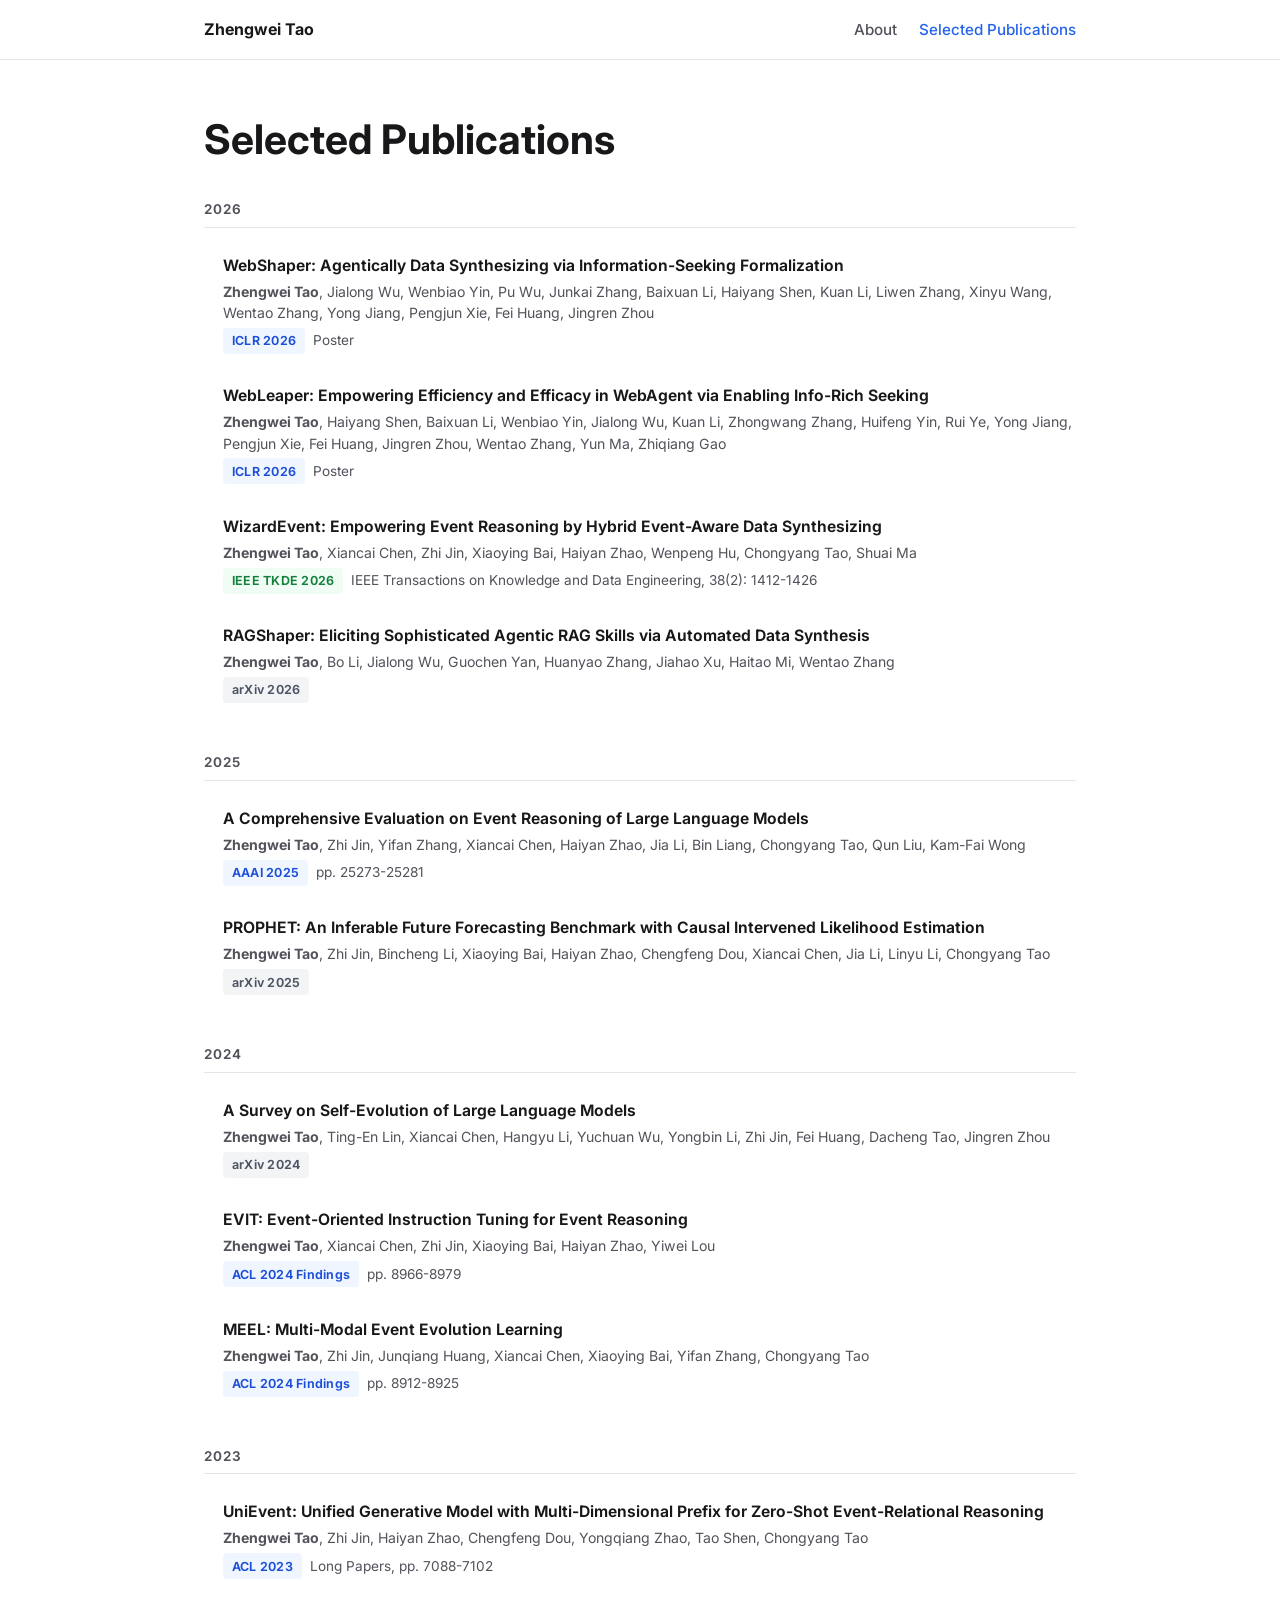
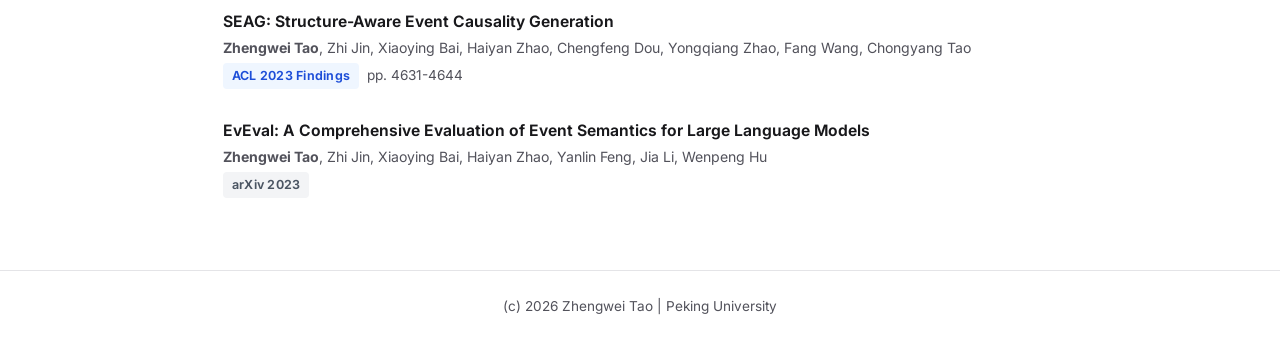
==== publications.html @ f7759ad9 "Split publications into separate page" ====
<!DOCTYPE html>
<html lang="en">
<head>
  <meta charset="UTF-8">
  <meta name="viewport" content="width=device-width, initial-scale=1.0">
  <meta name="description" content="Selected first-author publications by Zhengwei Tao.">
  <title>Selected Publications | Zhengwei Tao</title>
  <link rel="preconnect" href="https://fonts.googleapis.com">
  <link rel="preconnect" href="https://fonts.gstatic.com" crossorigin>
  <link href="https://fonts.googleapis.com/css2?family=Inter:wght@400;500;600;700&amp;display=swap" rel="stylesheet">
  <link rel="stylesheet" href="styles.css">
</head>
<body>
  <nav>
    <div class="container nav-inner">
      <a class="nav-name" href="index.html">Zhengwei Tao</a>
      <ul class="nav-links">
        <li><a href="index.html">About</a></li>
        <li><a href="publications.html" aria-current="page">Selected Publications</a></li>
      </ul>
    </div>
  </nav>

  <main>
    <section id="selected-publications" class="publications-page">
      <div class="container">
        <h1>Selected Publications</h1>

        <div class="pub-year-group">
          <h2 class="year-label">2026</h2>

          <div class="pub-entry">
            <p class="pub-title"><a href="https://openreview.net/forum?id=hld4TzJsnD" target="_blank" rel="noopener">WebShaper: Agentically Data Synthesizing via Information-Seeking Formalization</a></p>
            <p class="pub-authors"><strong>Zhengwei Tao</strong>, Jialong Wu, Wenbiao Yin, Pu Wu, Junkai Zhang, Baixuan Li, Haiyang Shen, Kuan Li, Liwen Zhang, Xinyu Wang, Wentao Zhang, Yong Jiang, Pengjun Xie, Fei Huang, Jingren Zhou</p>
            <p class="pub-venue"><span class="badge badge-conf">ICLR 2026</span> Poster</p>
          </div>

          <div class="pub-entry">
            <p class="pub-title"><a href="https://openreview.net/forum?id=MVFGY1nS6b" target="_blank" rel="noopener">WebLeaper: Empowering Efficiency and Efficacy in WebAgent via Enabling Info-Rich Seeking</a></p>
            <p class="pub-authors"><strong>Zhengwei Tao</strong>, Haiyang Shen, Baixuan Li, Wenbiao Yin, Jialong Wu, Kuan Li, Zhongwang Zhang, Huifeng Yin, Rui Ye, Yong Jiang, Pengjun Xie, Fei Huang, Jingren Zhou, Wentao Zhang, Yun Ma, Zhiqiang Gao</p>
            <p class="pub-venue"><span class="badge badge-conf">ICLR 2026</span> Poster</p>
          </div>

          <div class="pub-entry">
            <p class="pub-title"><a href="https://doi.org/10.1109/TKDE.2025.3634839" target="_blank" rel="noopener">WizardEvent: Empowering Event Reasoning by Hybrid Event-Aware Data Synthesizing</a></p>
            <p class="pub-authors"><strong>Zhengwei Tao</strong>, Xiancai Chen, Zhi Jin, Xiaoying Bai, Haiyan Zhao, Wenpeng Hu, Chongyang Tao, Shuai Ma</p>
            <p class="pub-venue"><span class="badge badge-journal">IEEE TKDE 2026</span> IEEE Transactions on Knowledge and Data Engineering, 38(2): 1412-1426</p>
          </div>

          <div class="pub-entry">
            <p class="pub-title"><a href="https://arxiv.org/abs/2601.08699" target="_blank" rel="noopener">RAGShaper: Eliciting Sophisticated Agentic RAG Skills via Automated Data Synthesis</a></p>
            <p class="pub-authors"><strong>Zhengwei Tao</strong>, Bo Li, Jialong Wu, Guochen Yan, Huanyao Zhang, Jiahao Xu, Haitao Mi, Wentao Zhang</p>
            <p class="pub-venue"><span class="badge badge-arxiv">arXiv 2026</span></p>
          </div>
        </div>

        <div class="pub-year-group">
          <h2 class="year-label">2025</h2>

          <div class="pub-entry">
            <p class="pub-title"><a href="https://doi.org/10.1609/aaai.v39i24.34714" target="_blank" rel="noopener">A Comprehensive Evaluation on Event Reasoning of Large Language Models</a></p>
            <p class="pub-authors"><strong>Zhengwei Tao</strong>, Zhi Jin, Yifan Zhang, Xiancai Chen, Haiyan Zhao, Jia Li, Bin Liang, Chongyang Tao, Qun Liu, Kam-Fai Wong</p>
            <p class="pub-venue"><span class="badge badge-conf">AAAI 2025</span> pp. 25273-25281</p>
          </div>

          <div class="pub-entry">
            <p class="pub-title"><a href="https://arxiv.org/abs/2504.01509" target="_blank" rel="noopener">PROPHET: An Inferable Future Forecasting Benchmark with Causal Intervened Likelihood Estimation</a></p>
            <p class="pub-authors"><strong>Zhengwei Tao</strong>, Zhi Jin, Bincheng Li, Xiaoying Bai, Haiyan Zhao, Chengfeng Dou, Xiancai Chen, Jia Li, Linyu Li, Chongyang Tao</p>
            <p class="pub-venue"><span class="badge badge-arxiv">arXiv 2025</span></p>
          </div>
        </div>

        <div class="pub-year-group">
          <h2 class="year-label">2024</h2>

          <div class="pub-entry">
            <p class="pub-title"><a href="https://arxiv.org/abs/2404.14387" target="_blank" rel="noopener">A Survey on Self-Evolution of Large Language Models</a></p>
            <p class="pub-authors"><strong>Zhengwei Tao</strong>, Ting-En Lin, Xiancai Chen, Hangyu Li, Yuchuan Wu, Yongbin Li, Zhi Jin, Fei Huang, Dacheng Tao, Jingren Zhou</p>
            <p class="pub-venue"><span class="badge badge-arxiv">arXiv 2024</span></p>
          </div>

          <div class="pub-entry">
            <p class="pub-title"><a href="https://aclanthology.org/2024.findings-acl.531" target="_blank" rel="noopener">EVIT: Event-Oriented Instruction Tuning for Event Reasoning</a></p>
            <p class="pub-authors"><strong>Zhengwei Tao</strong>, Xiancai Chen, Zhi Jin, Xiaoying Bai, Haiyan Zhao, Yiwei Lou</p>
            <p class="pub-venue"><span class="badge badge-conf">ACL 2024 Findings</span> pp. 8966-8979</p>
          </div>

          <div class="pub-entry">
            <p class="pub-title"><a href="https://aclanthology.org/2024.findings-acl.528" target="_blank" rel="noopener">MEEL: Multi-Modal Event Evolution Learning</a></p>
            <p class="pub-authors"><strong>Zhengwei Tao</strong>, Zhi Jin, Junqiang Huang, Xiancai Chen, Xiaoying Bai, Yifan Zhang, Chongyang Tao</p>
            <p class="pub-venue"><span class="badge badge-conf">ACL 2024 Findings</span> pp. 8912-8925</p>
          </div>
        </div>

        <div class="pub-year-group">
          <h2 class="year-label">2023</h2>

          <div class="pub-entry">
            <p class="pub-title"><a href="https://aclanthology.org/2023.acl-long.391" target="_blank" rel="noopener">UniEvent: Unified Generative Model with Multi-Dimensional Prefix for Zero-Shot Event-Relational Reasoning</a></p>
            <p class="pub-authors"><strong>Zhengwei Tao</strong>, Zhi Jin, Haiyan Zhao, Chengfeng Dou, Yongqiang Zhao, Tao Shen, Chongyang Tao</p>
            <p class="pub-venue"><span class="badge badge-conf">ACL 2023</span> Long Papers, pp. 7088-7102</p>
          </div>

          <div class="pub-entry">
            <p class="pub-title"><a href="https://aclanthology.org/2023.findings-acl.283" target="_blank" rel="noopener">SEAG: Structure-Aware Event Causality Generation</a></p>
            <p class="pub-authors"><strong>Zhengwei Tao</strong>, Zhi Jin, Xiaoying Bai, Haiyan Zhao, Chengfeng Dou, Yongqiang Zhao, Fang Wang, Chongyang Tao</p>
            <p class="pub-venue"><span class="badge badge-conf">ACL 2023 Findings</span> pp. 4631-4644</p>
          </div>

          <div class="pub-entry">
            <p class="pub-title"><a href="https://arxiv.org/abs/2305.15268" target="_blank" rel="noopener">EvEval: A Comprehensive Evaluation of Event Semantics for Large Language Models</a></p>
            <p class="pub-authors"><strong>Zhengwei Tao</strong>, Zhi Jin, Xiaoying Bai, Haiyan Zhao, Yanlin Feng, Jia Li, Wenpeng Hu</p>
            <p class="pub-venue"><span class="badge badge-arxiv">arXiv 2023</span></p>
          </div>
        </div>
      </div>
    </section>
  </main>

  <footer>
    <div class="container">
      <p>(c) 2026 Zhengwei Tao | Peking University</p>
    </div>
  </footer>
</body>
</html>
---- styles.css ----
:root {
  --bg: #ffffff;
  --bg-nav: rgba(255, 255, 255, 0.94);
  --text: #18181b;
  --muted: #52525b;
  --accent: #2563eb;
  --accent-soft: #eff6ff;
  --border: #e4e4e7;
  --nav-height: 60px;
}

*, *::before, *::after {
  box-sizing: border-box;
  margin: 0;
  padding: 0;
}

html {
  scroll-behavior: smooth;
}

body {
  min-height: 100vh;
  font-family: "Inter", system-ui, -apple-system, BlinkMacSystemFont, "Segoe UI", sans-serif;
  font-size: 16px;
  line-height: 1.7;
  color: var(--text);
  background: var(--bg);
}

a {
  color: var(--accent);
  text-decoration: none;
}

a:hover {
  text-decoration: underline;
}

.container {
  width: min(100%, 920px);
  margin: 0 auto;
  padding: 0 1.5rem;
}

nav {
  position: sticky;
  top: 0;
  z-index: 100;
  height: var(--nav-height);
  background: var(--bg-nav);
  border-bottom: 1px solid var(--border);
  backdrop-filter: blur(10px);
  -webkit-backdrop-filter: blur(10px);
}

.nav-inner {
  display: flex;
  align-items: center;
  justify-content: space-between;
  height: 100%;
}

.nav-name {
  color: var(--text);
  font-size: 1rem;
  font-weight: 700;
}

.nav-name:hover {
  text-decoration: none;
}

.nav-links {
  display: flex;
  gap: 1.4rem;
  align-items: center;
  list-style: none;
}

.nav-links a {
  color: var(--muted);
  font-size: 0.95rem;
  font-weight: 500;
}

.nav-links a:hover,
.nav-links a[aria-current="page"] {
  color: var(--accent);
  text-decoration: none;
}

.about-page {
  min-height: calc(100vh - var(--nav-height) - 78px);
  display: flex;
  align-items: center;
  padding: 4rem 0;
}

.about-grid {
  display: grid;
  grid-template-columns: minmax(0, 1fr) 190px;
  gap: 3.5rem;
  align-items: start;
}

.about-text h1,
.publications-page h1 {
  margin-bottom: 0.3rem;
  font-size: 2.55rem;
  font-weight: 700;
  line-height: 1.15;
}

.affiliation {
  margin-bottom: 1.4rem;
  color: var(--muted);
  font-size: 1rem;
}

.bio {
  max-width: 650px;
  margin-bottom: 1.7rem;
  color: var(--text);
}

.contact-links {
  display: flex;
  flex-wrap: wrap;
  gap: 0.75rem;
}

.contact-links a {
  display: inline-flex;
  align-items: center;
  min-height: 34px;
  padding: 0.35rem 0.8rem;
  border: 1px solid var(--border);
  border-radius: 6px;
  color: var(--accent);
  font-size: 0.9rem;
  font-weight: 500;
  transition: background 0.15s, border-color 0.15s;
}

.contact-links a:hover {
  background: var(--accent-soft);
  border-color: var(--accent);
  text-decoration: none;
}

.about-photo img {
  display: block;
  width: 190px;
  height: 190px;
  object-fit: cover;
  border: 3px solid var(--border);
  border-radius: 50%;
}

.publications-page {
  padding: 3.5rem 0;
  border-bottom: 1px solid var(--border);
}

.publications-page h1 {
  margin-bottom: 2.2rem;
}

.pub-year-group {
  margin-bottom: 2.1rem;
}

.pub-year-group:last-child {
  margin-bottom: 0;
}

.year-label {
  margin-bottom: 0.75rem;
  padding-bottom: 0.35rem;
  border-bottom: 1px solid var(--border);
  color: var(--muted);
  font-size: 0.84rem;
  font-weight: 650;
  letter-spacing: 0.08em;
  text-transform: uppercase;
}

.pub-entry {
  margin-bottom: 0.1rem;
  padding: 0.9rem 0 0.9rem 1rem;
  border-left: 3px solid transparent;
  transition: border-color 0.15s;
}

.pub-entry:hover {
  border-left-color: var(--accent);
}

.pub-title {
  margin-bottom: 0.22rem;
  font-size: 0.98rem;
  font-weight: 650;
  line-height: 1.5;
}

.pub-title a {
  color: var(--text);
}

.pub-title a:hover {
  color: var(--accent);
  text-decoration: none;
}

.pub-authors {
  margin-bottom: 0.3rem;
  color: var(--muted);
  font-size: 0.88rem;
  line-height: 1.5;
}

.pub-venue {
  display: flex;
  flex-wrap: wrap;
  gap: 0.5rem;
  align-items: center;
  color: var(--muted);
  font-size: 0.85rem;
}

.badge {
  display: inline-block;
  padding: 0.15rem 0.55rem;
  border-radius: 4px;
  font-size: 0.78rem;
  font-weight: 650;
  letter-spacing: 0.02em;
  white-space: nowrap;
}

.badge-conf {
  color: #1d4ed8;
  background: #eff6ff;
}

.badge-journal {
  color: #15803d;
  background: #f0fdf4;
}

.badge-arxiv {
  color: #4b5563;
  background: #f3f4f6;
}

footer {
  padding: 1.5rem 0;
  color: var(--muted);
  font-size: 0.85rem;
  text-align: center;
}

@media (max-width: 700px) {
  .about-grid {
    grid-template-columns: 1fr;
    gap: 1.7rem;
  }

  .about-photo {
    order: -1;
  }

  .about-photo img {
    width: 138px;
    height: 138px;
  }

  .about-text h1,
  .publications-page h1 {
    font-size: 2.05rem;
  }
}

@media (max-width: 520px) {
  .container {
    padding: 0 1.1rem;
  }

  .nav-name {
    display: none;
  }

  .nav-inner {
    justify-content: center;
  }

  .nav-links {
    gap: 1rem;
  }

  .nav-links a {
    font-size: 0.9rem;
  }

  .about-page {
    align-items: flex-start;
    min-height: auto;
    padding: 3rem 0;
  }

  .contact-links a {
    width: calc(50% - 0.375rem);
    justify-content: center;
  }
}
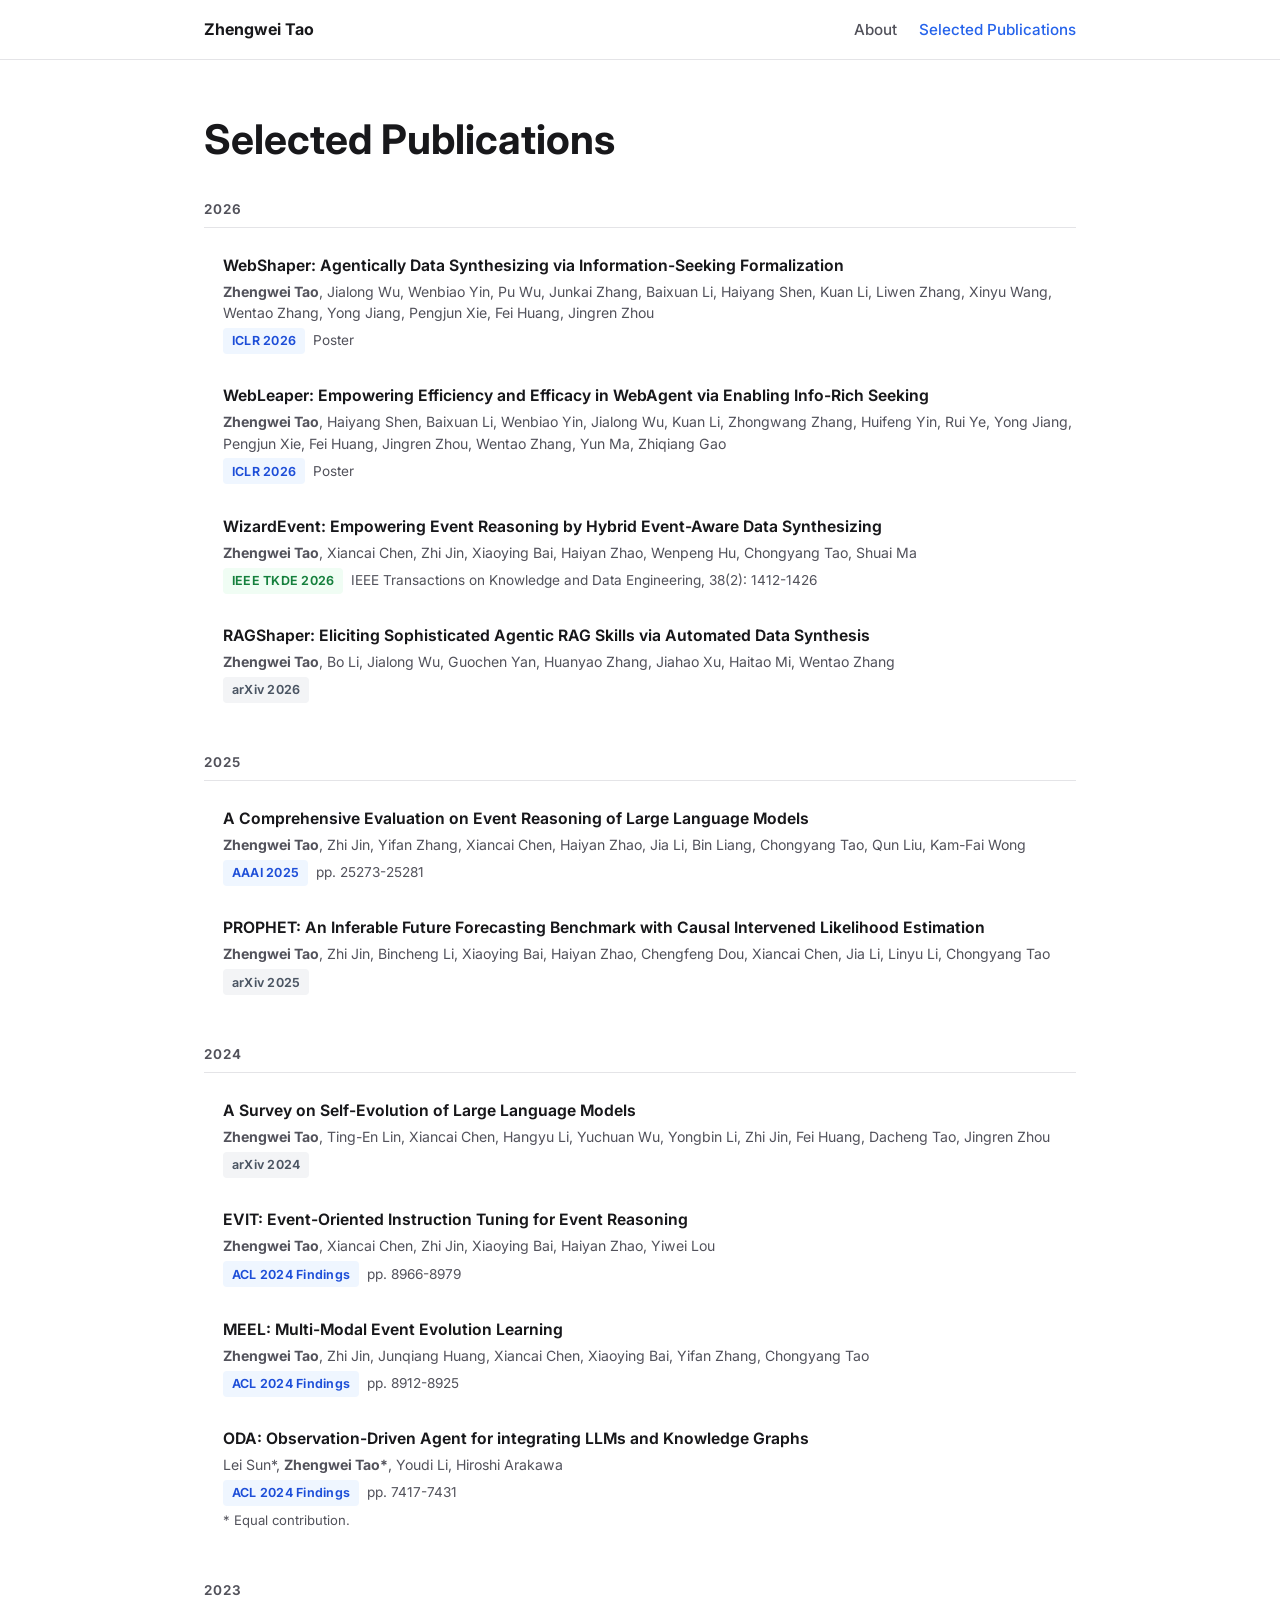
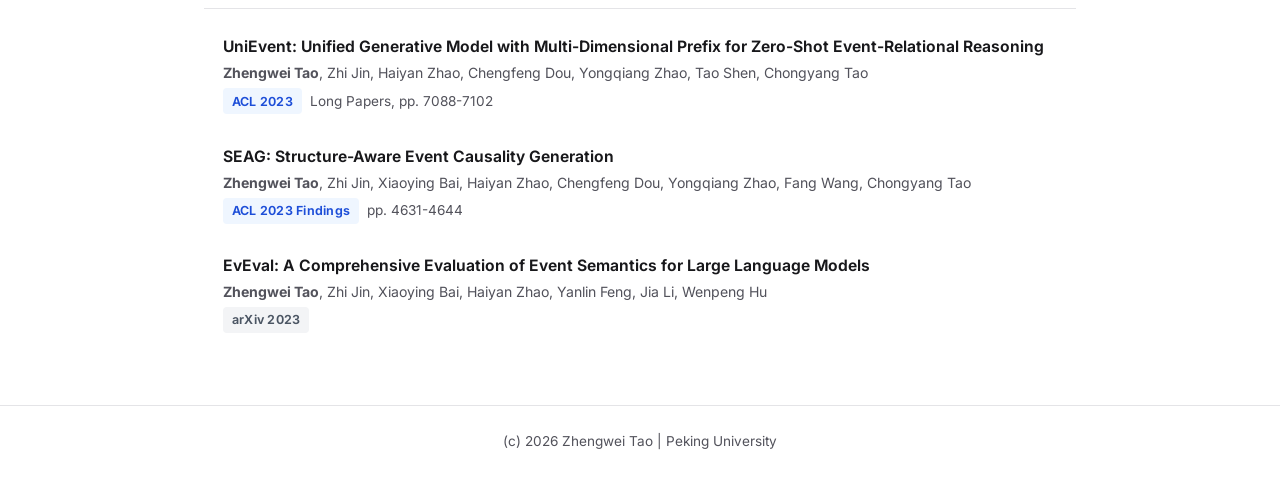
==== commit 310d9d14: "Add co-first ODA publication" ====
--- a/publications.html
+++ b/publications.html
@@ -90,6 +90,13 @@
             <p class="pub-authors"><strong>Zhengwei Tao</strong>, Zhi Jin, Junqiang Huang, Xiancai Chen, Xiaoying Bai, Yifan Zhang, Chongyang Tao</p>
             <p class="pub-venue"><span class="badge badge-conf">ACL 2024 Findings</span> pp. 8912-8925</p>
           </div>
+
+          <div class="pub-entry">
+            <p class="pub-title"><a href="https://aclanthology.org/2024.findings-acl.442" target="_blank" rel="noopener">ODA: Observation-Driven Agent for integrating LLMs and Knowledge Graphs</a></p>
+            <p class="pub-authors">Lei Sun*, <strong>Zhengwei Tao*</strong>, Youdi Li, Hiroshi Arakawa</p>
+            <p class="pub-venue"><span class="badge badge-conf">ACL 2024 Findings</span> pp. 7417-7431</p>
+            <p class="pub-note">* Equal contribution.</p>
+          </div>
         </div>
 
         <div class="pub-year-group">
--- a/styles.css
+++ b/styles.css
@@ -229,6 +229,12 @@
   font-size: 0.85rem;
 }
 
+.pub-note {
+  margin-top: 0.2rem;
+  color: var(--muted);
+  font-size: 0.82rem;
+}
+
 .badge {
   display: inline-block;
   padding: 0.15rem 0.55rem;
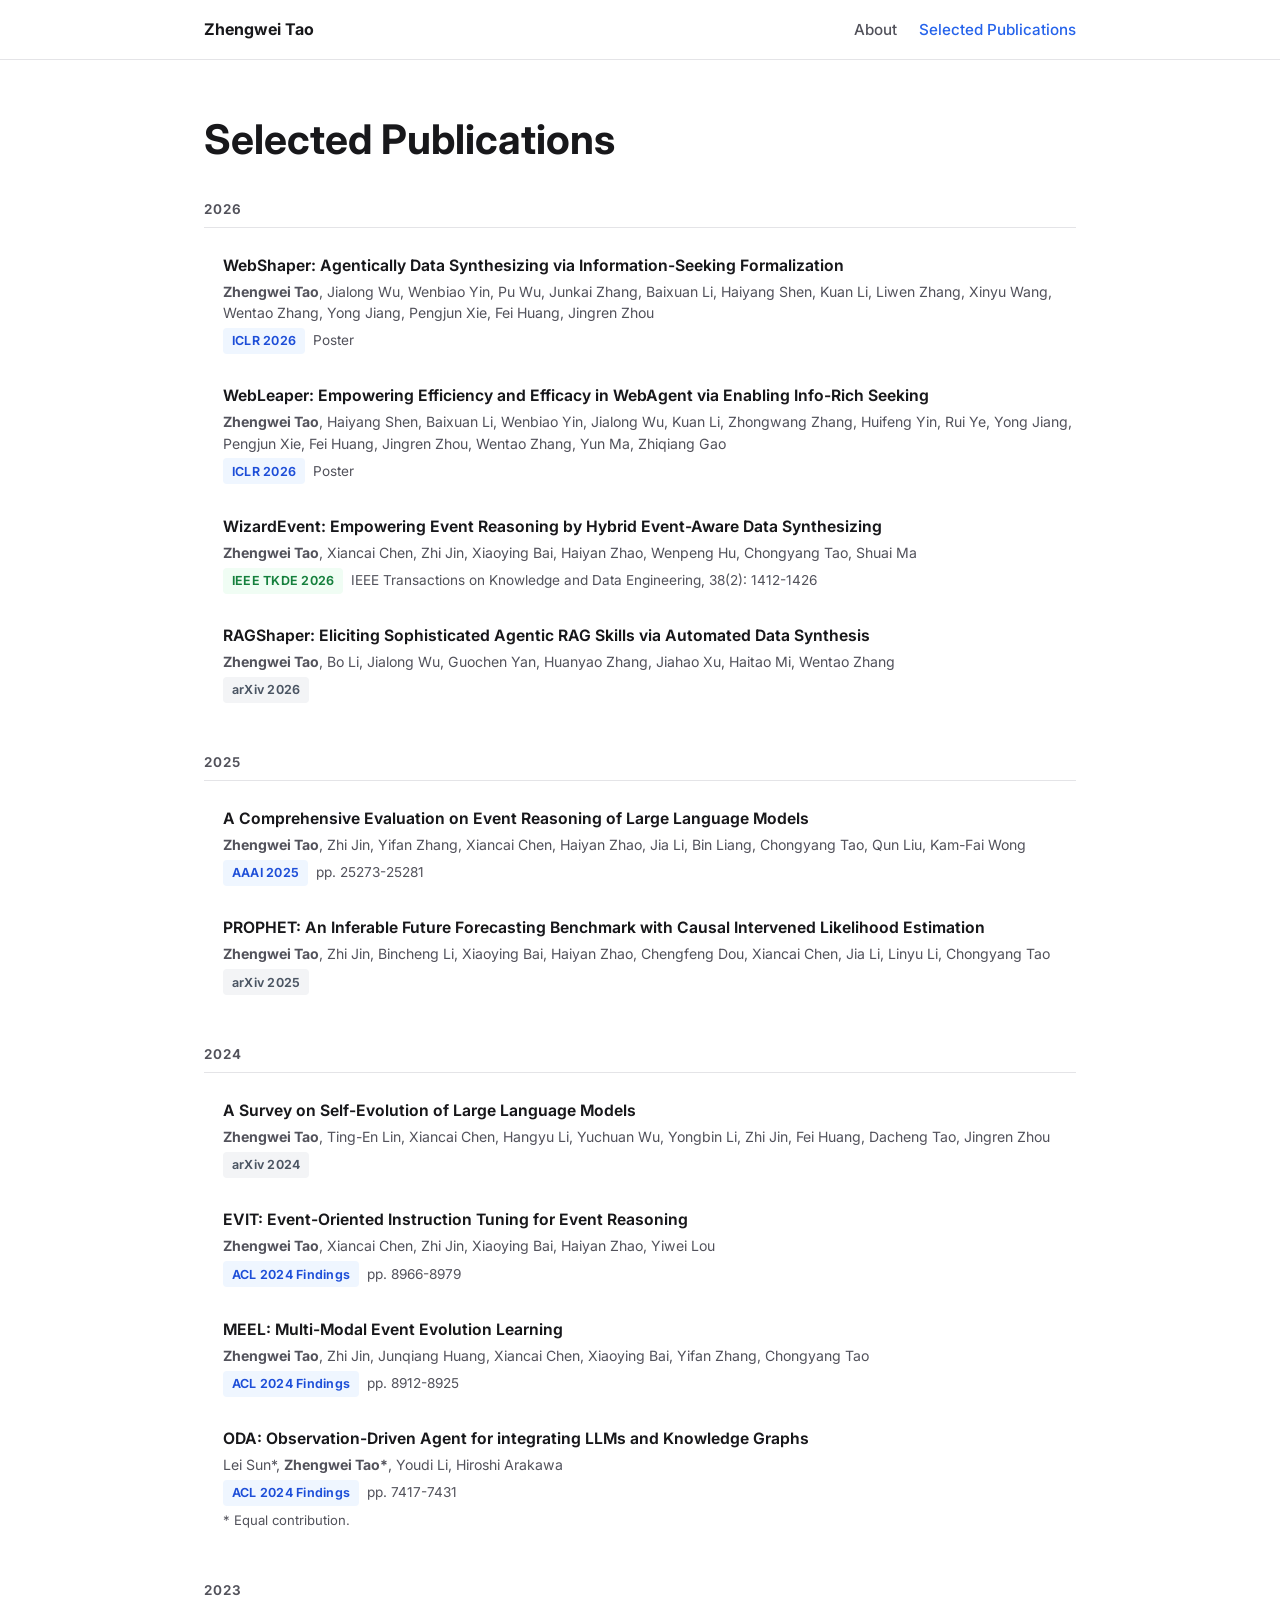
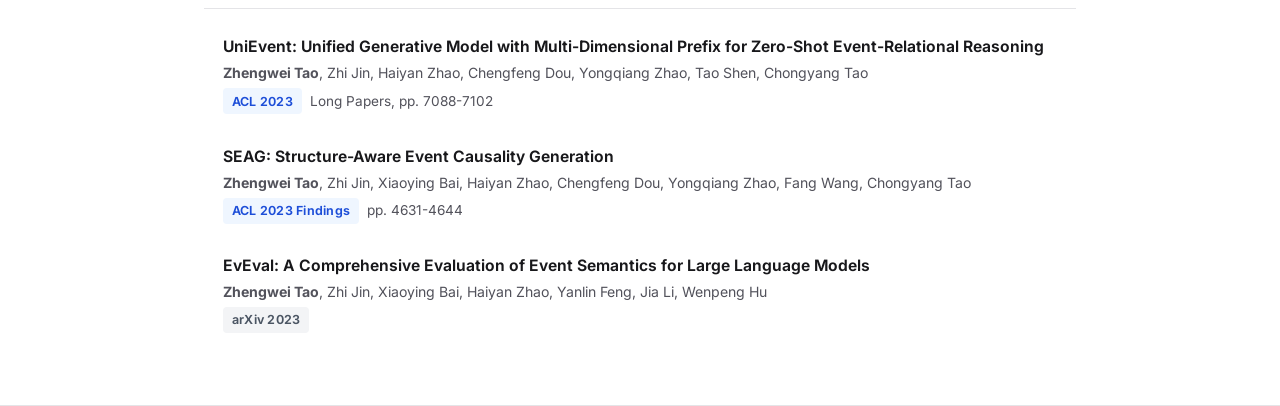
==== commit 3dedf839: "Remove footer copyright text" ====
--- a/publications.html
+++ b/publications.html
@@ -124,10 +124,5 @@
     </section>
   </main>
 
-  <footer>
-    <div class="container">
-      <p>(c) 2026 Zhengwei Tao | Peking University</p>
-    </div>
-  </footer>
 </body>
 </html>
